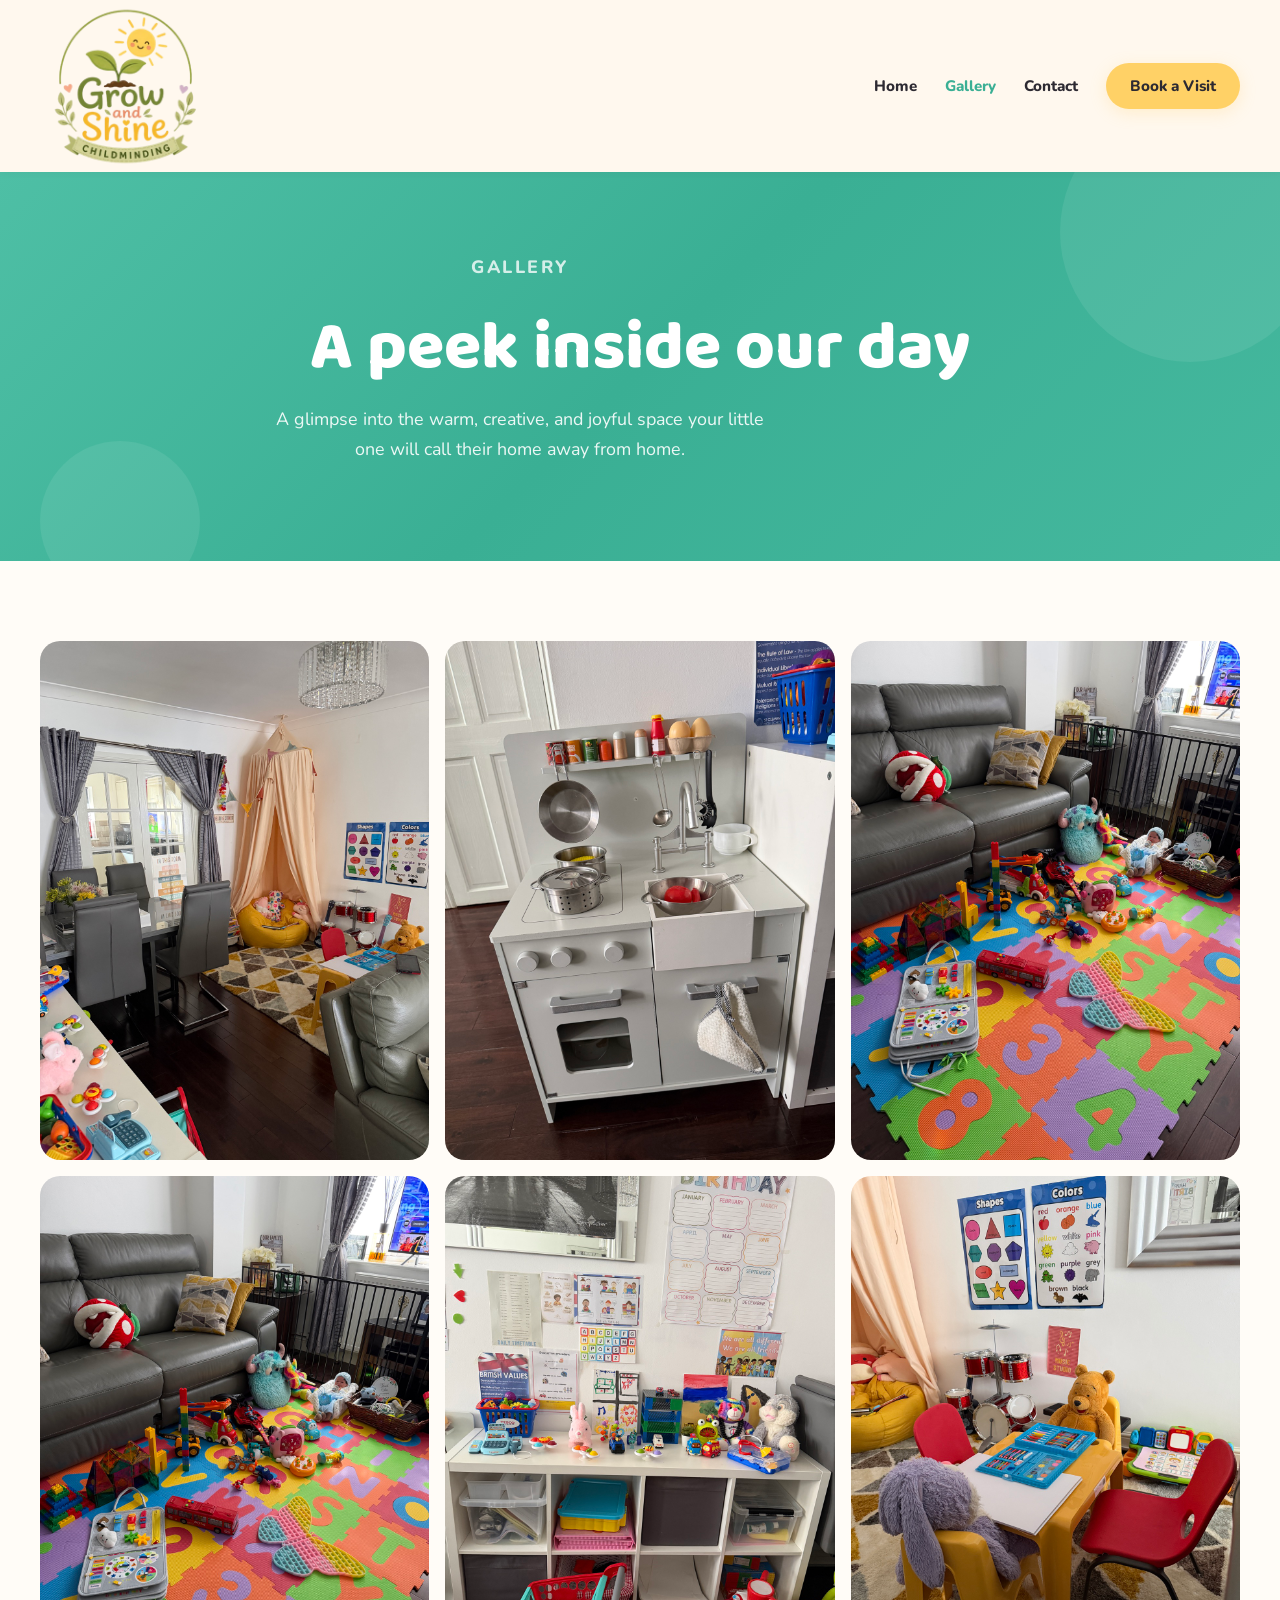
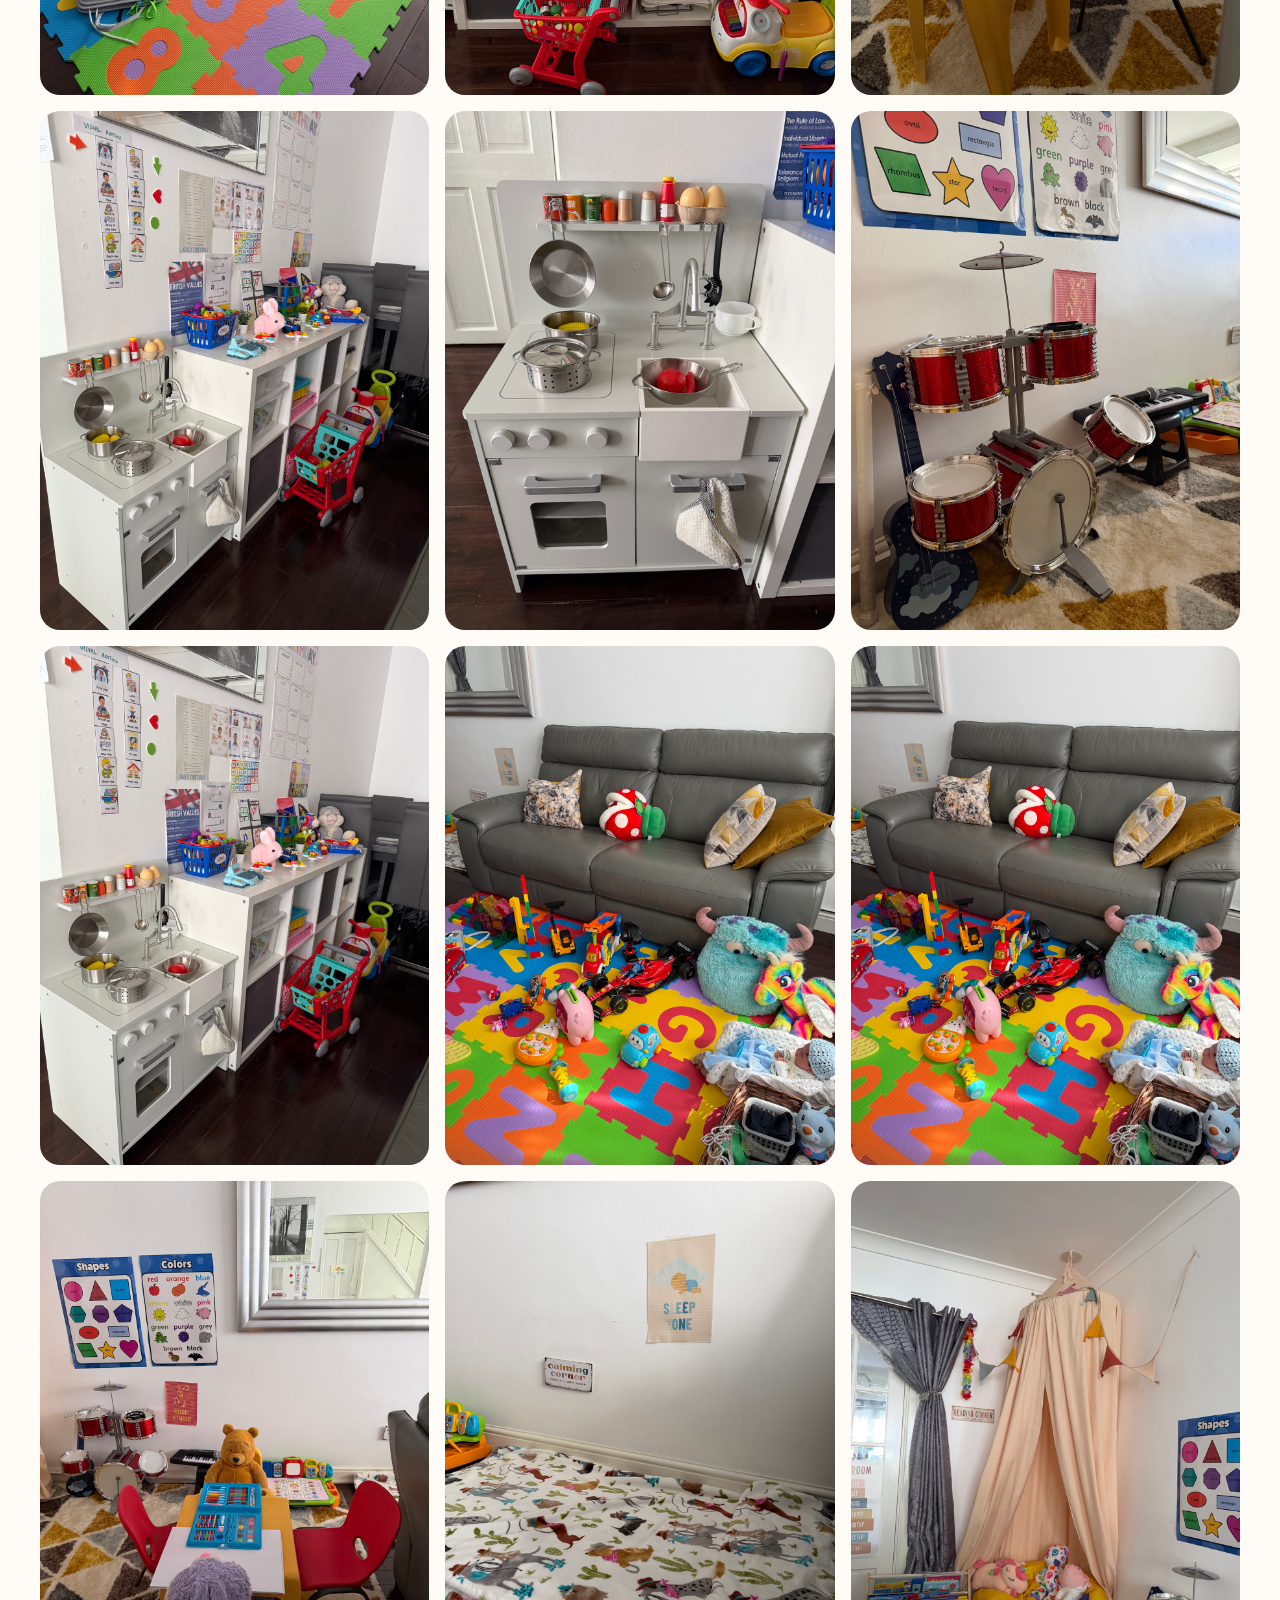
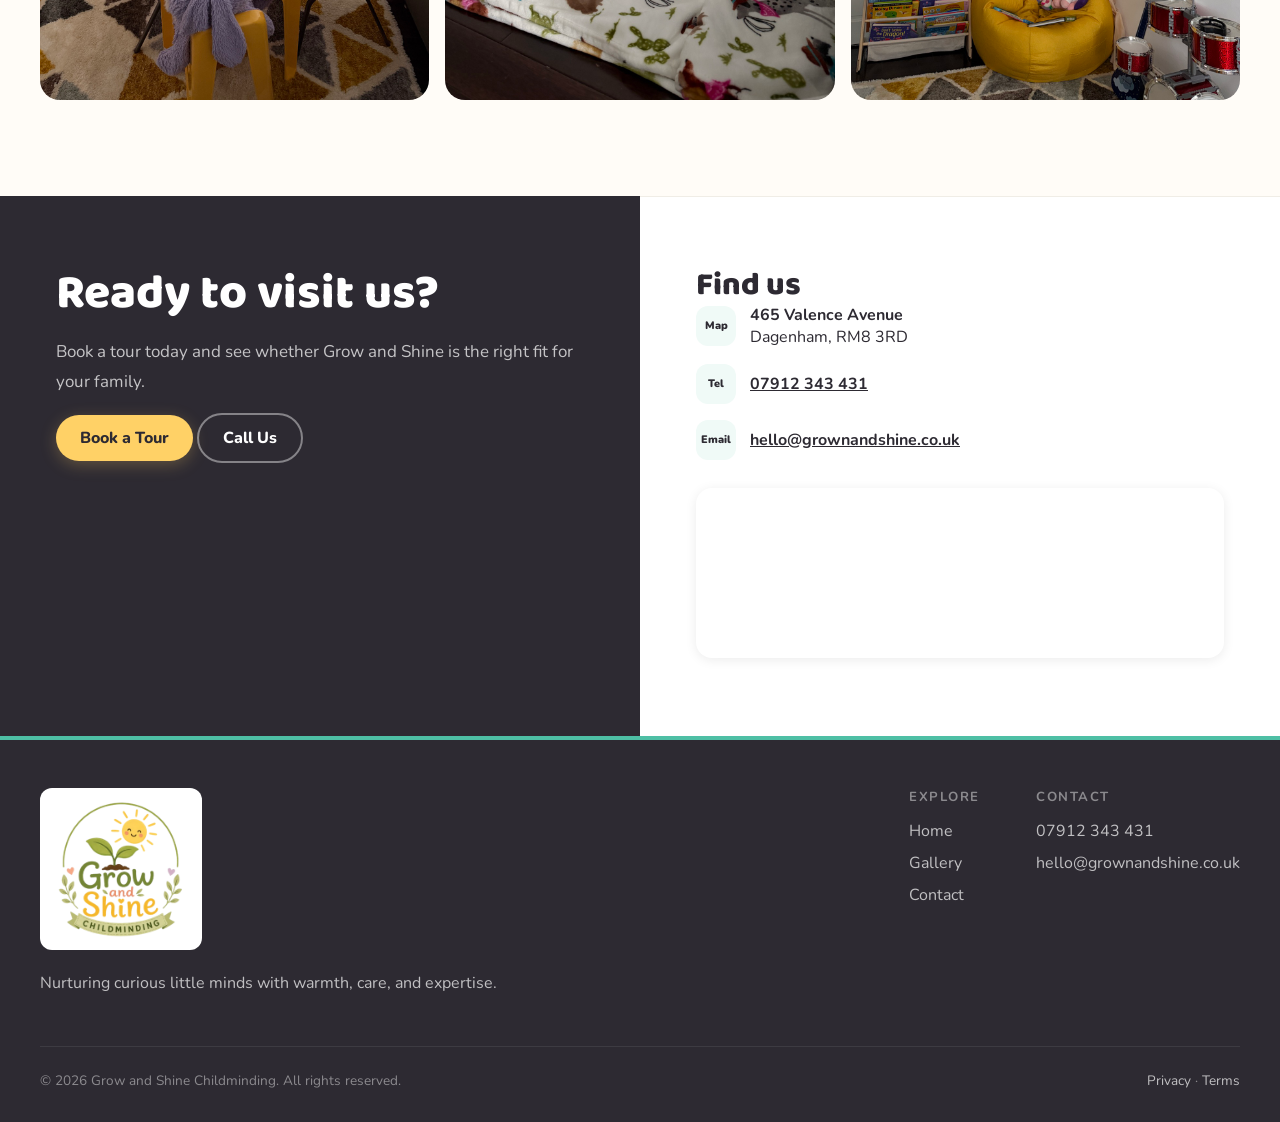
==== gallery.html @ 5f304ada "feat: init beautys website" ====
<!doctype html>
<html lang="en-GB">
<head>
  <meta charset="utf-8">
  <meta name="viewport" content="width=device-width, initial-scale=1">
  <title>Gallery | Grow and Shine Childminding</title>
  <meta name="description" content="See the warm, creative childminding environment at Grow and Shine in Dagenham.">
  <link rel="canonical" href="gallery.html">
  <link rel="preconnect" href="https://fonts.googleapis.com">
  <link rel="preconnect" href="https://fonts.gstatic.com" crossorigin>
  <link href="https://fonts.googleapis.com/css2?family=Baloo+2:wght@600;700;800&family=Nunito:wght@400;600;700;800;900&display=swap" rel="stylesheet">
  <link rel="stylesheet" href="styles.css">
</head>
<body>
  <header class="nav">
    <div class="container nav-inner">
      <a class="logo" href="index.html" aria-label="Grow and Shine Childminding home"><img src="images/optimized/logo.png" alt="Grow and Shine Childminding"></a>
      <button class="menu-toggle" type="button" data-menu-toggle aria-expanded="false" aria-controls="primary-navigation">Menu</button>
      <nav class="nav-links" id="primary-navigation" data-nav-links aria-label="Primary navigation">
        <a href="index.html">Home</a>
        <a class="active" href="gallery.html" aria-current="page">Gallery</a>
        <a href="index.html#contact">Contact</a>
        <a class="button" href="mailto:hello@grownandshine.co.uk?subject=Nursery%20Tour">Book a Visit</a>
      </nav>
    </div>
  </header>
  <main>
    <section class="hero gallery-hero">
      <div class="container" data-animate>
        <p class="eyebrow" style="color: rgba(255,255,255,0.78)">Gallery</p>
        <h1>A peek inside our day</h1>
        <p>A glimpse into the warm, creative, and joyful space your little one will call their home away from home.</p>
      </div>
    </section>
    <section class="section">
      <div class="container masonry" data-animate aria-label="Photo gallery">
        <button type="button" data-gallery-button data-full-image="images/optimized/hero-room.jpg"><img loading="lazy" src="images/optimized/hero-room.jpg" alt="Nursery room with play resources"></button>
        <button type="button" data-gallery-button data-full-image="images/optimized/gallery-feature.jpg"><img loading="lazy" src="images/optimized/gallery-feature.jpg" alt="Bright play area"></button>
        <button type="button" data-gallery-button data-full-image="images/optimized/gallery-2.jpg"><img loading="lazy" src="images/optimized/gallery-2.jpg" alt="Childminding room details"></button>
        <button type="button" data-gallery-button data-full-image="images/optimized/program-toddler.jpg"><img loading="lazy" src="images/optimized/program-toddler.jpg" alt="Pretend play kitchen"></button>
        <button type="button" data-gallery-button data-full-image="images/optimized/gallery-art.jpg"><img loading="lazy" src="images/optimized/gallery-art.jpg" alt="Art materials for creative activities"></button>
        <button type="button" data-gallery-button data-full-image="images/optimized/gallery-3.jpg"><img loading="lazy" src="images/optimized/gallery-3.jpg" alt="Nursery learning area"></button>
        <button type="button" data-gallery-button data-full-image="images/optimized/gallery-play.jpg"><img loading="lazy" src="images/optimized/gallery-play.jpg" alt="Indoor play area"></button>
        <button type="button" data-gallery-button data-full-image="images/optimized/gallery-4.jpg"><img loading="lazy" src="images/optimized/gallery-4.jpg" alt="Childminding setting resources"></button>
        <button type="button" data-gallery-button data-full-image="images/optimized/program-baby.jpg"><img loading="lazy" src="images/optimized/program-baby.jpg" alt="Baby room resources"></button>
        <button type="button" data-gallery-button data-full-image="images/optimized/gallery-sleep.jpg"><img loading="lazy" src="images/optimized/gallery-sleep.jpg" alt="Calm rest area"></button>
        <button type="button" data-gallery-button data-full-image="images/optimized/gallery-5.jpg"><img loading="lazy" src="images/optimized/gallery-5.jpg" alt="Nursery play resources"></button>
        <button type="button" data-gallery-button data-full-image="images/optimized/program-preschool.jpg"><img loading="lazy" src="images/optimized/program-preschool.jpg" alt="Creative preschool area"></button>
        <button type="button" data-gallery-button data-full-image="images/optimized/gallery-music.jpg"><img loading="lazy" src="images/optimized/gallery-music.jpg" alt="Music and sensory corner"></button>
        <button type="button" data-gallery-button data-full-image="images/optimized/gallery-6.jpg"><img loading="lazy" src="images/optimized/gallery-6.jpg" alt="Nursery room view"></button>
        <button type="button" data-gallery-button data-full-image="images/optimized/hero-main.jpg"><img loading="lazy" src="images/optimized/hero-main.jpg" alt="Grow and Shine play space"></button>
      </div>
    </section>
    <section class="split" id="contact">
      <div class="split-dark"><h2 class="title">Ready to visit us?</h2><p class="lead">Book a tour today and see whether Grow and Shine is the right fit for your family.</p><p><a class="button" href="mailto:hello@grownandshine.co.uk?subject=Nursery%20Tour">Book a Tour</a> <a class="button secondary" href="tel:+447912343431">Call Us</a></p></div>
      <div class="split-light"><h2 class="title" style="font-size: 2rem">Find us</h2><ul class="contact-list"><li><span class="icon" aria-hidden="true">Map</span><span><strong>465 Valence Avenue</strong><br>Dagenham, RM8 3RD</span></li><li><span class="icon" aria-hidden="true">Tel</span><a href="tel:+447912343431"><strong>07912 343 431</strong></a></li><li><span class="icon" aria-hidden="true">Email</span><a href="mailto:hello@grownandshine.co.uk"><strong>hello@grownandshine.co.uk</strong></a></li></ul><iframe class="map" title="Map showing 465 Valence Avenue, Dagenham" src="https://maps.google.com/maps?q=465+Valence+Avenue,+Dagenham,+RM8+3RD&output=embed&z=15" loading="lazy" referrerpolicy="no-referrer-when-downgrade"></iframe></div>
    </section>
  </main>
  <div class="lightbox" data-lightbox role="dialog" aria-modal="true" aria-hidden="true" aria-label="Gallery image viewer"><button class="lightbox-close" type="button" data-lightbox-close aria-label="Close image viewer">&times;</button><img data-lightbox-image src="[data-uri]" alt=""></div>
  <footer class="footer"><div class="container footer-grid"><div><a class="footer-logo" href="index.html"><img src="images/optimized/logo.png" alt="Grow and Shine Childminding"></a><p>Nurturing curious little minds with warmth, care, and expertise.</p></div><nav aria-label="Footer explore"><h2>Explore</h2><ul><li><a href="index.html">Home</a></li><li><a href="gallery.html">Gallery</a></li><li><a href="index.html#contact">Contact</a></li></ul></nav><nav aria-label="Footer contact"><h2>Contact</h2><ul><li><a href="tel:+447912343431">07912 343 431</a></li><li><a href="mailto:hello@grownandshine.co.uk">hello@grownandshine.co.uk</a></li></ul></nav></div><div class="container footer-bottom"><span>&copy; 2026 Grow and Shine Childminding. All rights reserved.</span><span><a href="privacy.html">Privacy</a> &middot; <a href="terms.html">Terms</a></span></div></footer>
  <script src="site.js" defer></script>
</body>
</html>
---- styles.css ----
:root {
  --teal: #4ebfa5;
  --teal-dark: #3aaf94;
  --yellow: #ffd166;
  --coral: #ef767a;
  --blue: #7b9fe0;
  --dark: #2d2a32;
  --cream: #fffcf7;
  --warm: #fff8ee;
  --line: #f0ede6;
  --muted: #666;
  --radius: 24px;
  font-family: Nunito, system-ui, -apple-system, BlinkMacSystemFont, "Segoe UI", sans-serif;
  color: var(--dark);
  background: var(--cream);
}

* { box-sizing: border-box; }
html { scroll-behavior: smooth; }
body { margin: 0; background: var(--cream); }
body.menu-open, body.lightbox-open { overflow: hidden; }
img { max-width: 100%; display: block; }
a { color: inherit; }
:focus-visible { outline: 3px solid var(--blue); outline-offset: 4px; }

.container { width: min(1200px, calc(100% - 40px)); margin: 0 auto; }
.section { padding: 80px 0; }
.eyebrow { margin: 0 0 8px; color: var(--teal); font-size: 0.88rem; font-weight: 800; letter-spacing: 0.14em; text-transform: uppercase; }
.title { margin: 0; font-family: "Baloo 2", cursive; font-size: clamp(2.15rem, 4vw, 3rem); line-height: 1.08; font-weight: 800; }
.lead { color: var(--muted); font-size: 1.06rem; line-height: 1.75; }
.button { display: inline-flex; align-items: center; justify-content: center; min-height: 46px; padding: 12px 24px; border-radius: 999px; border: 0; background: var(--yellow); color: var(--dark); font-weight: 800; text-decoration: none; box-shadow: 0 4px 16px rgba(255, 209, 102, 0.25); transition: transform 0.2s ease, box-shadow 0.2s ease; }
.button:hover { transform: translateY(-2px); box-shadow: 0 8px 24px rgba(255, 209, 102, 0.35); }
.button.secondary { background: transparent; color: #fff; border: 2px solid rgba(255,255,255,0.42); box-shadow: none; }

.nav { position: sticky; top: 0; z-index: 50; background: var(--warm); box-shadow: 0 1px 8px rgba(0,0,0,0.04); }
.nav-inner { display: flex; align-items: center; justify-content: space-between; min-height: 88px; }
.logo img { width: 172px; height: auto; }
.nav-links { display: flex; align-items: center; gap: 28px; }
.nav-links a { font-size: 0.95rem; font-weight: 800; text-decoration: none; }
.nav-links a:not(.button):hover, .nav-links .active { color: var(--teal-dark); }
.menu-toggle { display: none; border: 0; background: transparent; color: var(--dark); font: inherit; font-weight: 800; }

.hero { position: relative; overflow: hidden; padding: 80px 0 64px; background: linear-gradient(135deg, var(--teal) 0%, var(--teal-dark) 50%, #45b89e 100%); color: #fff; }
.hero::before, .hero::after { content: ""; position: absolute; border-radius: 50%; background: rgba(255,255,255,0.08); animation: float 8s ease-in-out infinite; }
.hero::before { width: 260px; height: 260px; top: -70px; right: -40px; }
.hero::after { width: 160px; height: 160px; bottom: -40px; left: 40px; animation-delay: 1s; }
.hero-grid { position: relative; z-index: 1; display: grid; grid-template-columns: minmax(0, 1fr) 480px; gap: 56px; align-items: center; }
.badge { display: inline-flex; margin-bottom: 24px; padding: 8px 18px; border-radius: 999px; background: rgba(255,255,255,0.18); font-weight: 800; backdrop-filter: blur(8px); }
.hero h1 { margin: 0 0 20px; font-family: "Baloo 2", cursive; font-size: clamp(2.5rem, 6vw, 4.25rem); line-height: 1.02; font-weight: 800; }
.hero p { max-width: 520px; margin: 0 0 32px; color: rgba(255,255,255,0.9); font-size: 1.12rem; line-height: 1.7; }
.hero-card { position: relative; border-radius: var(--radius); overflow: hidden; box-shadow: 0 8px 32px rgba(0,0,0,0.15); }
.hero-card img { width: 100%; height: 480px; object-fit: cover; }

.trust { background: #fff; border-bottom: 1px solid var(--line); }
.trust-grid { display: grid; grid-template-columns: repeat(3, 1fr); }
.trust-item { padding: 32px 20px; text-align: center; border-right: 1px solid var(--line); }
.trust-item:last-child { border-right: 0; }
.trust strong { display: block; font-family: "Baloo 2", cursive; font-size: 2.35rem; line-height: 1; }
.trust span { display: block; margin-top: 4px; color: #888; font-size: 0.85rem; font-weight: 800; letter-spacing: 0.08em; text-transform: uppercase; }

.center { text-align: center; }
.cards { display: grid; grid-template-columns: repeat(3, 1fr); gap: 24px; margin-top: 42px; }
.program { padding: 34px 30px; border: 2px solid; border-radius: var(--radius); transition: transform 0.25s ease, box-shadow 0.25s ease; }
.program:hover { transform: translateY(-6px); }
.program.seedlings { background: #fffbf0; border-color: #ffe8a3; }
.program.sprouts { background: #f0faf7; border-color: #a8e0d0; }
.program.blossoms { background: #fff0f0; border-color: #f5b0b3; }
.program-number { font-family: "Baloo 2", cursive; font-size: 3.2rem; font-weight: 800; line-height: 1; opacity: 0.65; }
.program h3 { margin: 8px 0 6px; font-family: "Baloo 2", cursive; font-size: 1.7rem; line-height: 1.1; }
.age { display: inline-block; padding: 4px 12px; border-radius: 999px; background: rgba(255,209,102,0.25); font-size: 0.78rem; font-weight: 900; letter-spacing: 0.06em; text-transform: uppercase; }
.program p { color: var(--muted); line-height: 1.7; }
.program img { width: 100%; height: 140px; object-fit: cover; border-radius: 16px; }

.story { background: #fff; border-block: 1px solid var(--line); }
.story .container { max-width: 760px; }
.gallery-head { display: flex; align-items: end; justify-content: space-between; gap: 24px; margin-bottom: 36px; }
.text-link { color: var(--dark); font-weight: 900; text-decoration: none; }
.text-link:hover { color: var(--teal-dark); }
.gallery-grid { display: grid; grid-template-columns: 2fr 1fr 1fr; grid-template-rows: 180px 180px; gap: 16px; }
.gallery-grid a:first-child { grid-row: span 2; }
.gallery-grid img, .masonry img { width: 100%; height: 100%; object-fit: cover; border-radius: 20px; }

.assurances { background: var(--warm); border-top: 1px solid var(--line); }
.assurance-grid { display: grid; grid-template-columns: repeat(3, 1fr); gap: 24px; margin-top: 40px; }
.assurance { padding: 30px; border-radius: 20px; background: #fff; box-shadow: 0 2px 16px rgba(0,0,0,0.04); }
.assurance h3 { margin: 0 0 10px; font-family: "Baloo 2", cursive; font-size: 1.45rem; }
.assurance p { margin: 0; color: var(--muted); line-height: 1.7; }

.split { display: grid; grid-template-columns: 1fr 1fr; }
.split-dark, .split-light { padding: 72px 56px; }
.split-dark { background: var(--dark); color: #fff; }
.split-dark p { color: rgba(255,255,255,0.72); }
.split-light { background: #fff; border-top: 1px solid var(--line); }
.contact-list { display: grid; gap: 16px; margin: 0 0 28px; padding: 0; list-style: none; }
.contact-list li { display: flex; gap: 14px; align-items: center; }
.icon { display: inline-grid; place-items: center; flex: 0 0 40px; width: 40px; height: 40px; border-radius: 12px; background: #f0faf7; font-size: 0.68rem; font-weight: 900; }
.map { width: 100%; height: 170px; border: 0; border-radius: 16px; box-shadow: 0 2px 12px rgba(0,0,0,0.08); }

.gallery-hero { text-align: center; }
.gallery-hero .container { max-width: 760px; }
.masonry { columns: 3 260px; column-gap: 16px; }
.masonry button { display: block; width: 100%; margin: 0 0 16px; padding: 0; border: 0; background: transparent; break-inside: avoid; cursor: pointer; }
.masonry img { height: auto; transition: transform 0.25s ease, box-shadow 0.25s ease; }
.masonry button:hover img { transform: scale(1.015); box-shadow: 0 12px 40px rgba(0,0,0,0.18); }
.lightbox { position: fixed; inset: 0; z-index: 100; display: none; align-items: center; justify-content: center; padding: 24px; background: rgba(0,0,0,0.88); }
.lightbox.open { display: flex; }
.lightbox img { max-width: min(1100px, 90vw); max-height: 86vh; border-radius: 12px; object-fit: contain; }
.lightbox-close { position: absolute; top: 18px; right: 24px; width: 48px; height: 48px; border: 0; border-radius: 999px; background: rgba(255,255,255,0.12); color: #fff; font-size: 1.8rem; cursor: pointer; }

.footer { background: var(--dark); color: #fff; border-top: 4px solid var(--teal); padding: 48px 0 32px; }
.footer-grid { display: grid; grid-template-columns: 1fr auto auto; gap: 56px; align-items: start; }
.footer-logo { display: inline-block; padding: 6px; border-radius: 12px; background: #fff; }
.footer-logo img { width: 150px; }
.footer p, .footer a { color: rgba(255,255,255,0.7); }
.footer h2 { margin: 0 0 14px; color: rgba(255,255,255,0.45); font-size: 0.82rem; letter-spacing: 0.12em; text-transform: uppercase; }
.footer ul { display: grid; gap: 10px; margin: 0; padding: 0; list-style: none; }
.footer a { text-decoration: none; }
.footer a:hover { color: var(--yellow); }
.footer-bottom { display: flex; justify-content: space-between; gap: 20px; margin-top: 36px; padding-top: 24px; border-top: 1px solid rgba(255,255,255,0.08); color: rgba(255,255,255,0.45); font-size: 0.85rem; }

.content-page { max-width: 840px; padding: 64px 0; }
.content-page h1, .content-page h2 { font-family: "Baloo 2", cursive; }
.content-page p, .content-page li { color: var(--muted); line-height: 1.75; }

[data-animate] { opacity: 0; transform: translateY(24px); transition: opacity 0.65s ease, transform 0.65s ease; }
[data-animate].is-visible { opacity: 1; transform: none; }
@keyframes float { 50% { transform: translateY(-12px); } }

@media (prefers-reduced-motion: reduce) {
  *, *::before, *::after { scroll-behavior: auto !important; animation: none !important; transition: none !important; }
  [data-animate] { opacity: 1; transform: none; }
}

@media (max-width: 820px) {
  .container { width: min(100% - 40px, 1200px); }
  .section { padding: 52px 0; }
  .nav-inner { min-height: 76px; }
  .logo img { width: 140px; }
  .menu-toggle { display: inline-flex; }
  .nav-links { position: fixed; inset: 76px 0 auto; display: none; flex-direction: column; align-items: stretch; gap: 0; padding: 18px 20px 24px; background: var(--warm); box-shadow: 0 12px 24px rgba(0,0,0,0.08); }
  .nav-links.open { display: flex; }
  .nav-links a { padding: 14px 0; }
  .nav-links .button { margin-top: 8px; }
  .hero { padding: 44px 0 36px; }
  .hero-grid { grid-template-columns: 1fr; gap: 28px; }
  .hero-card img { height: 280px; }
  .trust-grid, .cards, .assurance-grid, .split, .footer-grid { grid-template-columns: 1fr; }
  .trust-item { border-right: 0; border-bottom: 1px solid var(--line); }
  .trust-item:last-child { border-bottom: 0; }
  .gallery-head { align-items: start; flex-direction: column; }
  .gallery-grid { grid-template-columns: 1fr 1fr; grid-auto-rows: 150px; grid-template-rows: none; }
  .gallery-grid a:first-child { grid-row: auto; }
  .split-dark, .split-light { padding: 44px 24px; }
  .footer-grid { gap: 28px; }
  .footer-bottom { flex-direction: column; }
}

@media (max-width: 520px) {
  .gallery-grid { grid-template-columns: 1fr; grid-auto-rows: 190px; }
  .hero-card img { height: 240px; }
}
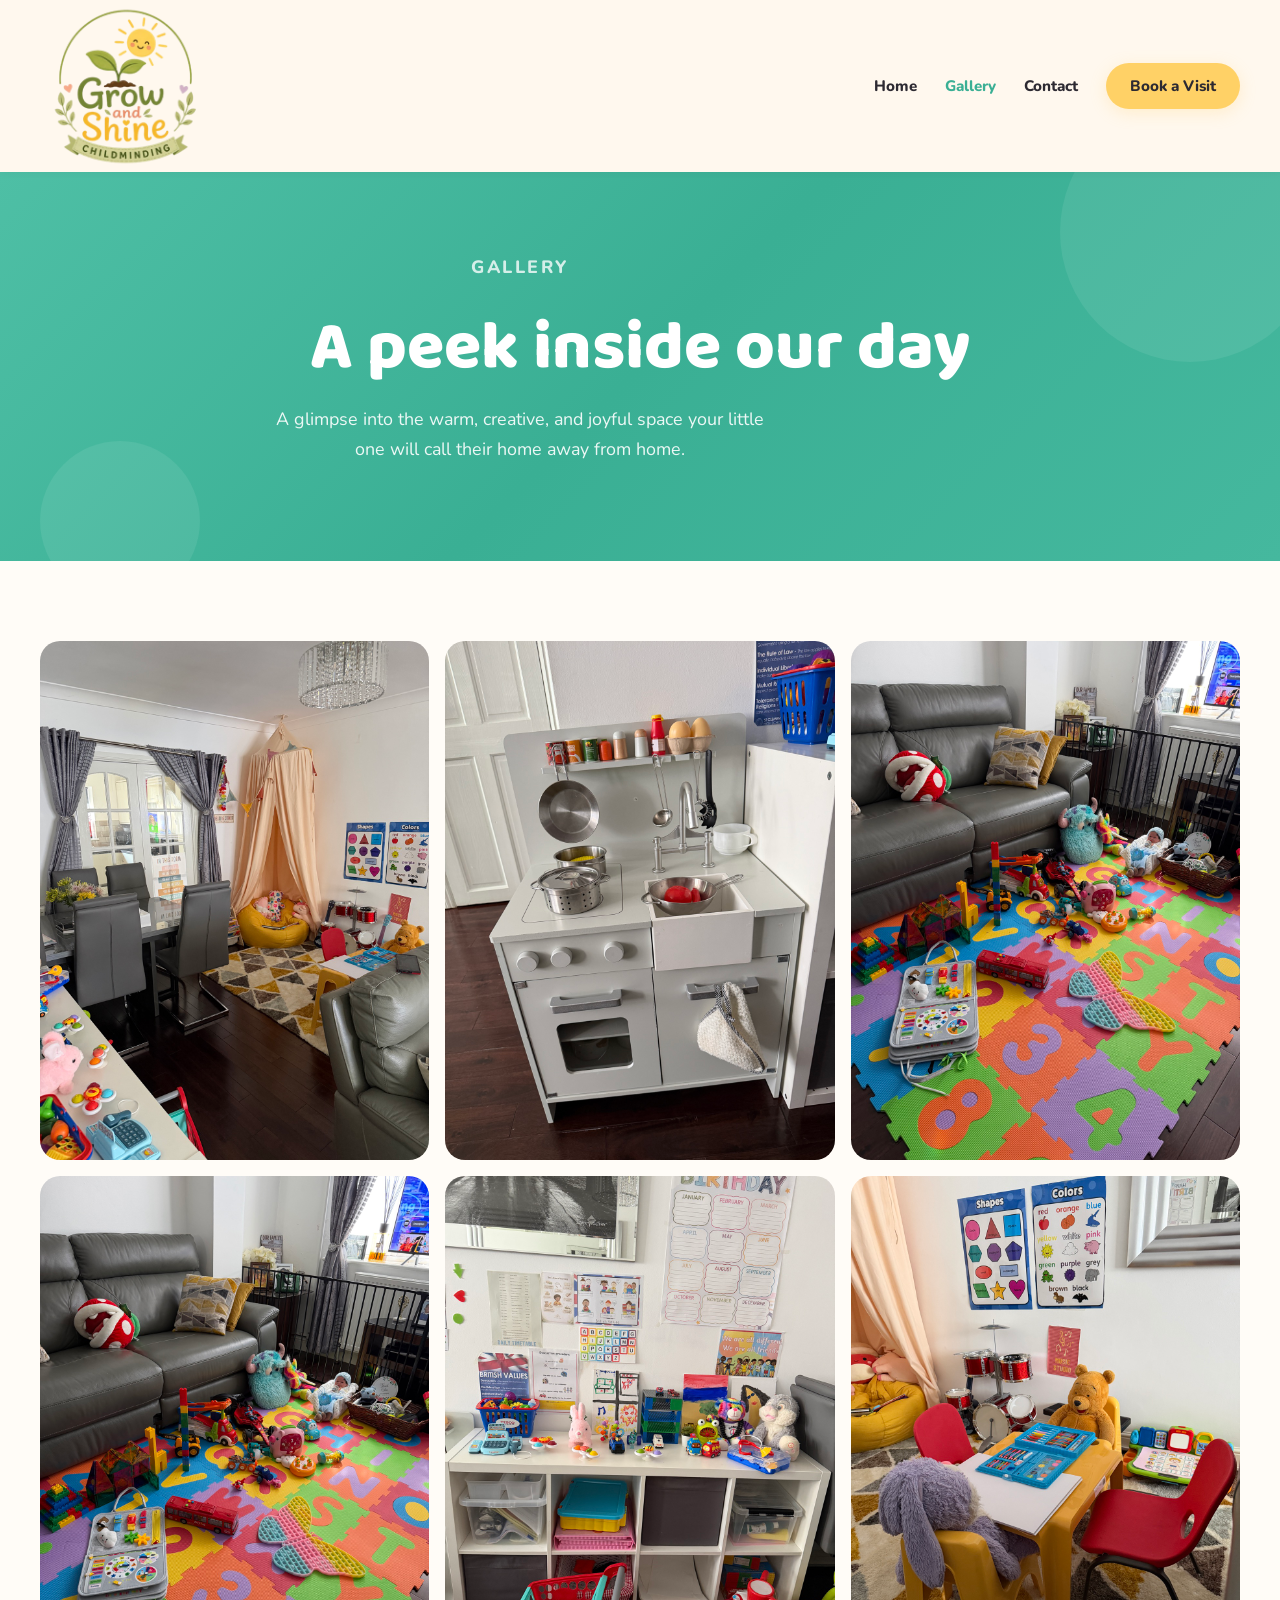
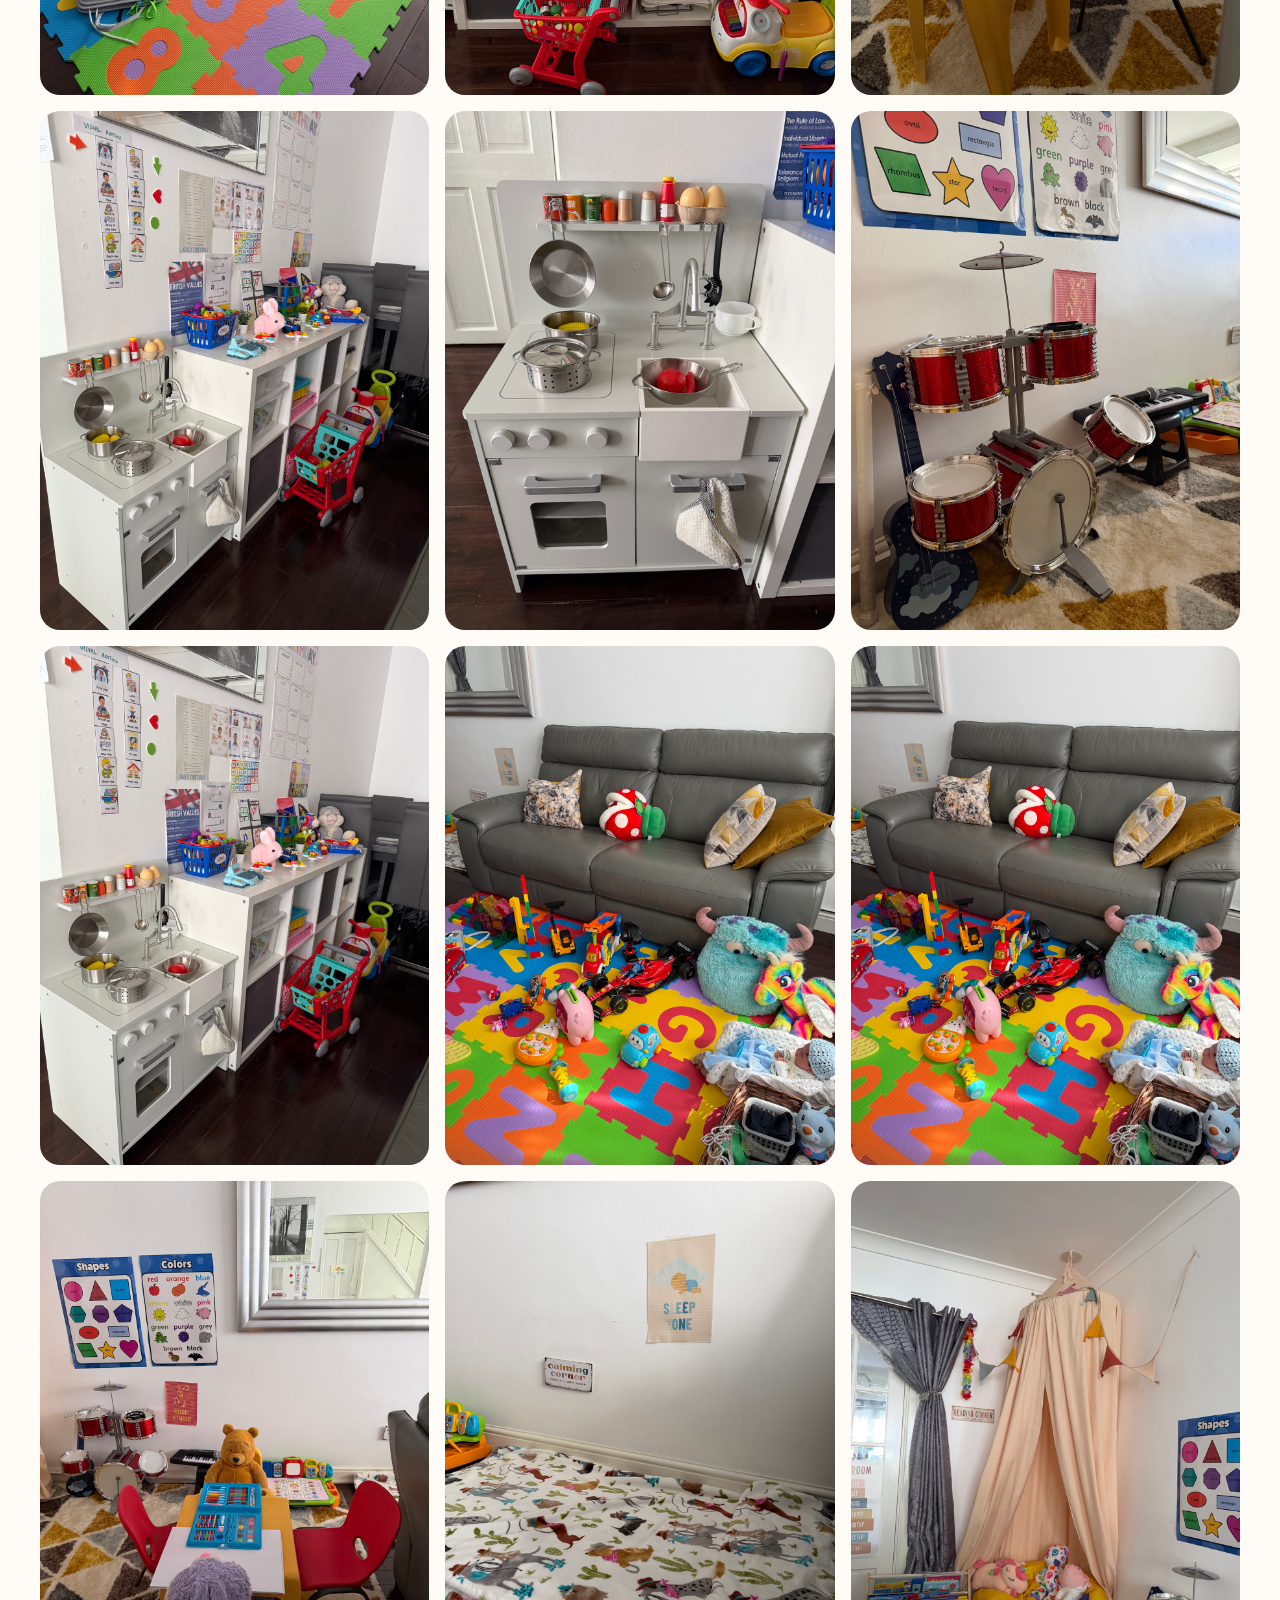
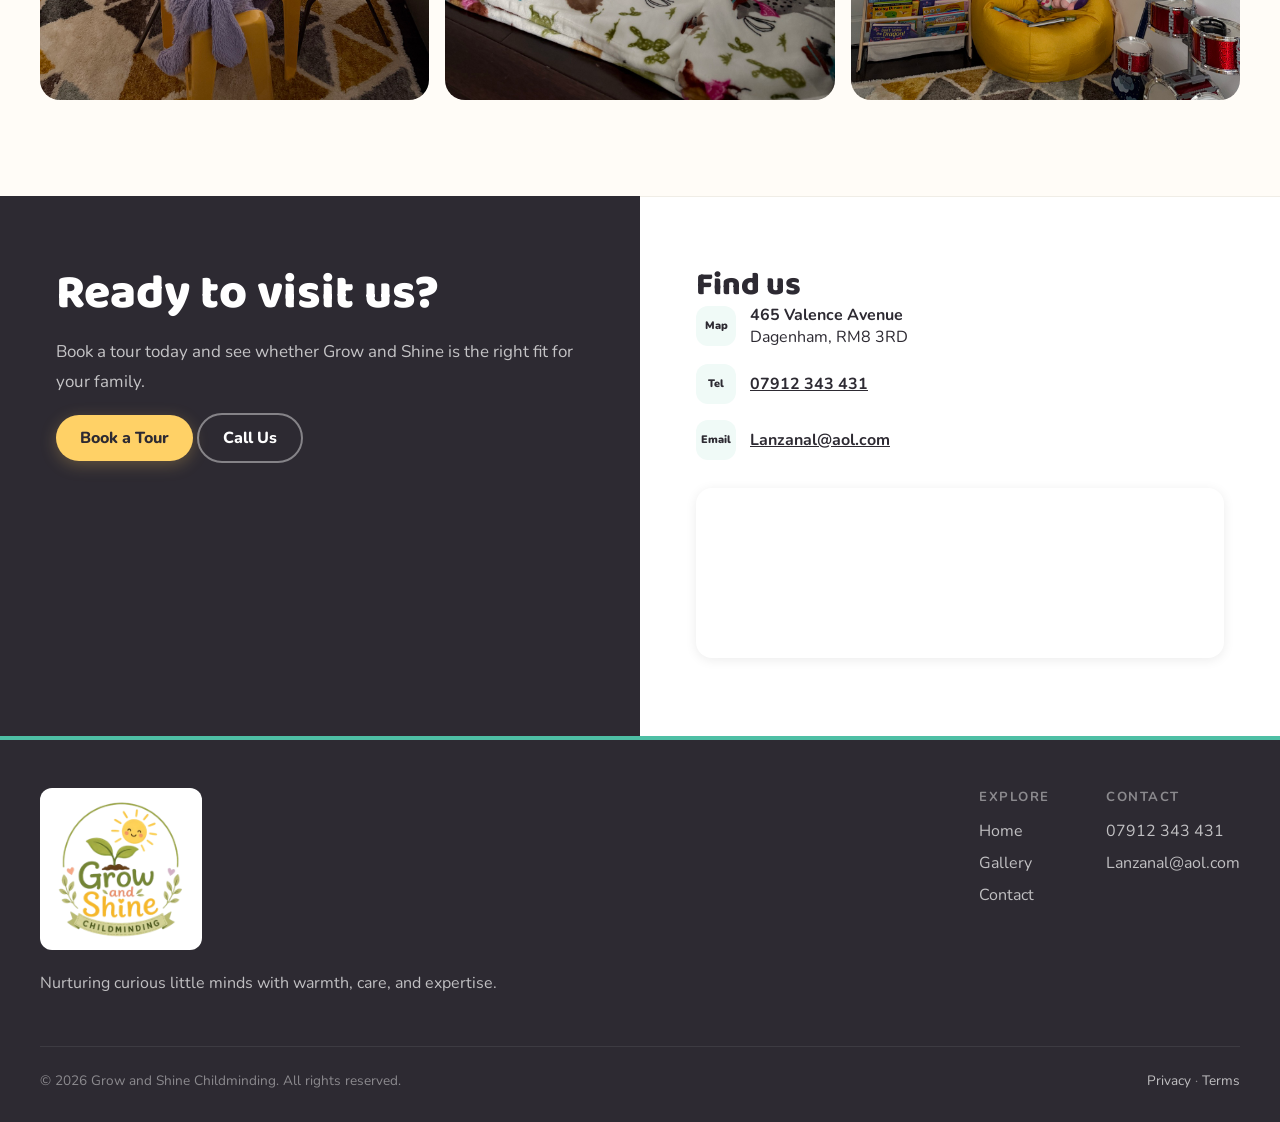
==== commit a1904391: "fix: grown instead of grow now fixed, + email" ====
--- a/gallery.html
+++ b/gallery.html
@@ -20,7 +20,7 @@
         <a href="index.html">Home</a>
         <a class="active" href="gallery.html" aria-current="page">Gallery</a>
         <a href="index.html#contact">Contact</a>
-        <a class="button" href="mailto:hello@grownandshine.co.uk?subject=Nursery%20Tour">Book a Visit</a>
+        <a class="button" href="mailto:Lanzanal@aol.com?subject=Nursery%20Tour">Book a Visit</a>
       </nav>
     </div>
   </header>
@@ -52,12 +52,12 @@
       </div>
     </section>
     <section class="split" id="contact">
-      <div class="split-dark"><h2 class="title">Ready to visit us?</h2><p class="lead">Book a tour today and see whether Grow and Shine is the right fit for your family.</p><p><a class="button" href="mailto:hello@grownandshine.co.uk?subject=Nursery%20Tour">Book a Tour</a> <a class="button secondary" href="tel:+447912343431">Call Us</a></p></div>
-      <div class="split-light"><h2 class="title" style="font-size: 2rem">Find us</h2><ul class="contact-list"><li><span class="icon" aria-hidden="true">Map</span><span><strong>465 Valence Avenue</strong><br>Dagenham, RM8 3RD</span></li><li><span class="icon" aria-hidden="true">Tel</span><a href="tel:+447912343431"><strong>07912 343 431</strong></a></li><li><span class="icon" aria-hidden="true">Email</span><a href="mailto:hello@grownandshine.co.uk"><strong>hello@grownandshine.co.uk</strong></a></li></ul><iframe class="map" title="Map showing 465 Valence Avenue, Dagenham" src="https://maps.google.com/maps?q=465+Valence+Avenue,+Dagenham,+RM8+3RD&output=embed&z=15" loading="lazy" referrerpolicy="no-referrer-when-downgrade"></iframe></div>
+      <div class="split-dark"><h2 class="title">Ready to visit us?</h2><p class="lead">Book a tour today and see whether Grow and Shine is the right fit for your family.</p><p><a class="button" href="mailto:Lanzanal@aol.com?subject=Nursery%20Tour">Book a Tour</a> <a class="button secondary" href="tel:+447912343431">Call Us</a></p></div>
+      <div class="split-light"><h2 class="title" style="font-size: 2rem">Find us</h2><ul class="contact-list"><li><span class="icon" aria-hidden="true">Map</span><span><strong>465 Valence Avenue</strong><br>Dagenham, RM8 3RD</span></li><li><span class="icon" aria-hidden="true">Tel</span><a href="tel:+447912343431"><strong>07912 343 431</strong></a></li><li><span class="icon" aria-hidden="true">Email</span><a href="mailto:Lanzanal@aol.com"><strong>Lanzanal@aol.com</strong></a></li></ul><iframe class="map" title="Map showing 465 Valence Avenue, Dagenham" src="https://maps.google.com/maps?q=465+Valence+Avenue,+Dagenham,+RM8+3RD&output=embed&z=15" loading="lazy" referrerpolicy="no-referrer-when-downgrade"></iframe></div>
     </section>
   </main>
   <div class="lightbox" data-lightbox role="dialog" aria-modal="true" aria-hidden="true" aria-label="Gallery image viewer"><button class="lightbox-close" type="button" data-lightbox-close aria-label="Close image viewer">&times;</button><img data-lightbox-image src="[data-uri]" alt=""></div>
-  <footer class="footer"><div class="container footer-grid"><div><a class="footer-logo" href="index.html"><img src="images/optimized/logo.png" alt="Grow and Shine Childminding"></a><p>Nurturing curious little minds with warmth, care, and expertise.</p></div><nav aria-label="Footer explore"><h2>Explore</h2><ul><li><a href="index.html">Home</a></li><li><a href="gallery.html">Gallery</a></li><li><a href="index.html#contact">Contact</a></li></ul></nav><nav aria-label="Footer contact"><h2>Contact</h2><ul><li><a href="tel:+447912343431">07912 343 431</a></li><li><a href="mailto:hello@grownandshine.co.uk">hello@grownandshine.co.uk</a></li></ul></nav></div><div class="container footer-bottom"><span>&copy; 2026 Grow and Shine Childminding. All rights reserved.</span><span><a href="privacy.html">Privacy</a> &middot; <a href="terms.html">Terms</a></span></div></footer>
+  <footer class="footer"><div class="container footer-grid"><div><a class="footer-logo" href="index.html"><img src="images/optimized/logo.png" alt="Grow and Shine Childminding"></a><p>Nurturing curious little minds with warmth, care, and expertise.</p></div><nav aria-label="Footer explore"><h2>Explore</h2><ul><li><a href="index.html">Home</a></li><li><a href="gallery.html">Gallery</a></li><li><a href="index.html#contact">Contact</a></li></ul></nav><nav aria-label="Footer contact"><h2>Contact</h2><ul><li><a href="tel:+447912343431">07912 343 431</a></li><li><a href="mailto:Lanzanal@aol.com">Lanzanal@aol.com</a></li></ul></nav></div><div class="container footer-bottom"><span>&copy; 2026 Grow and Shine Childminding. All rights reserved.</span><span><a href="privacy.html">Privacy</a> &middot; <a href="terms.html">Terms</a></span></div></footer>
   <script src="site.js" defer></script>
 </body>
 </html>
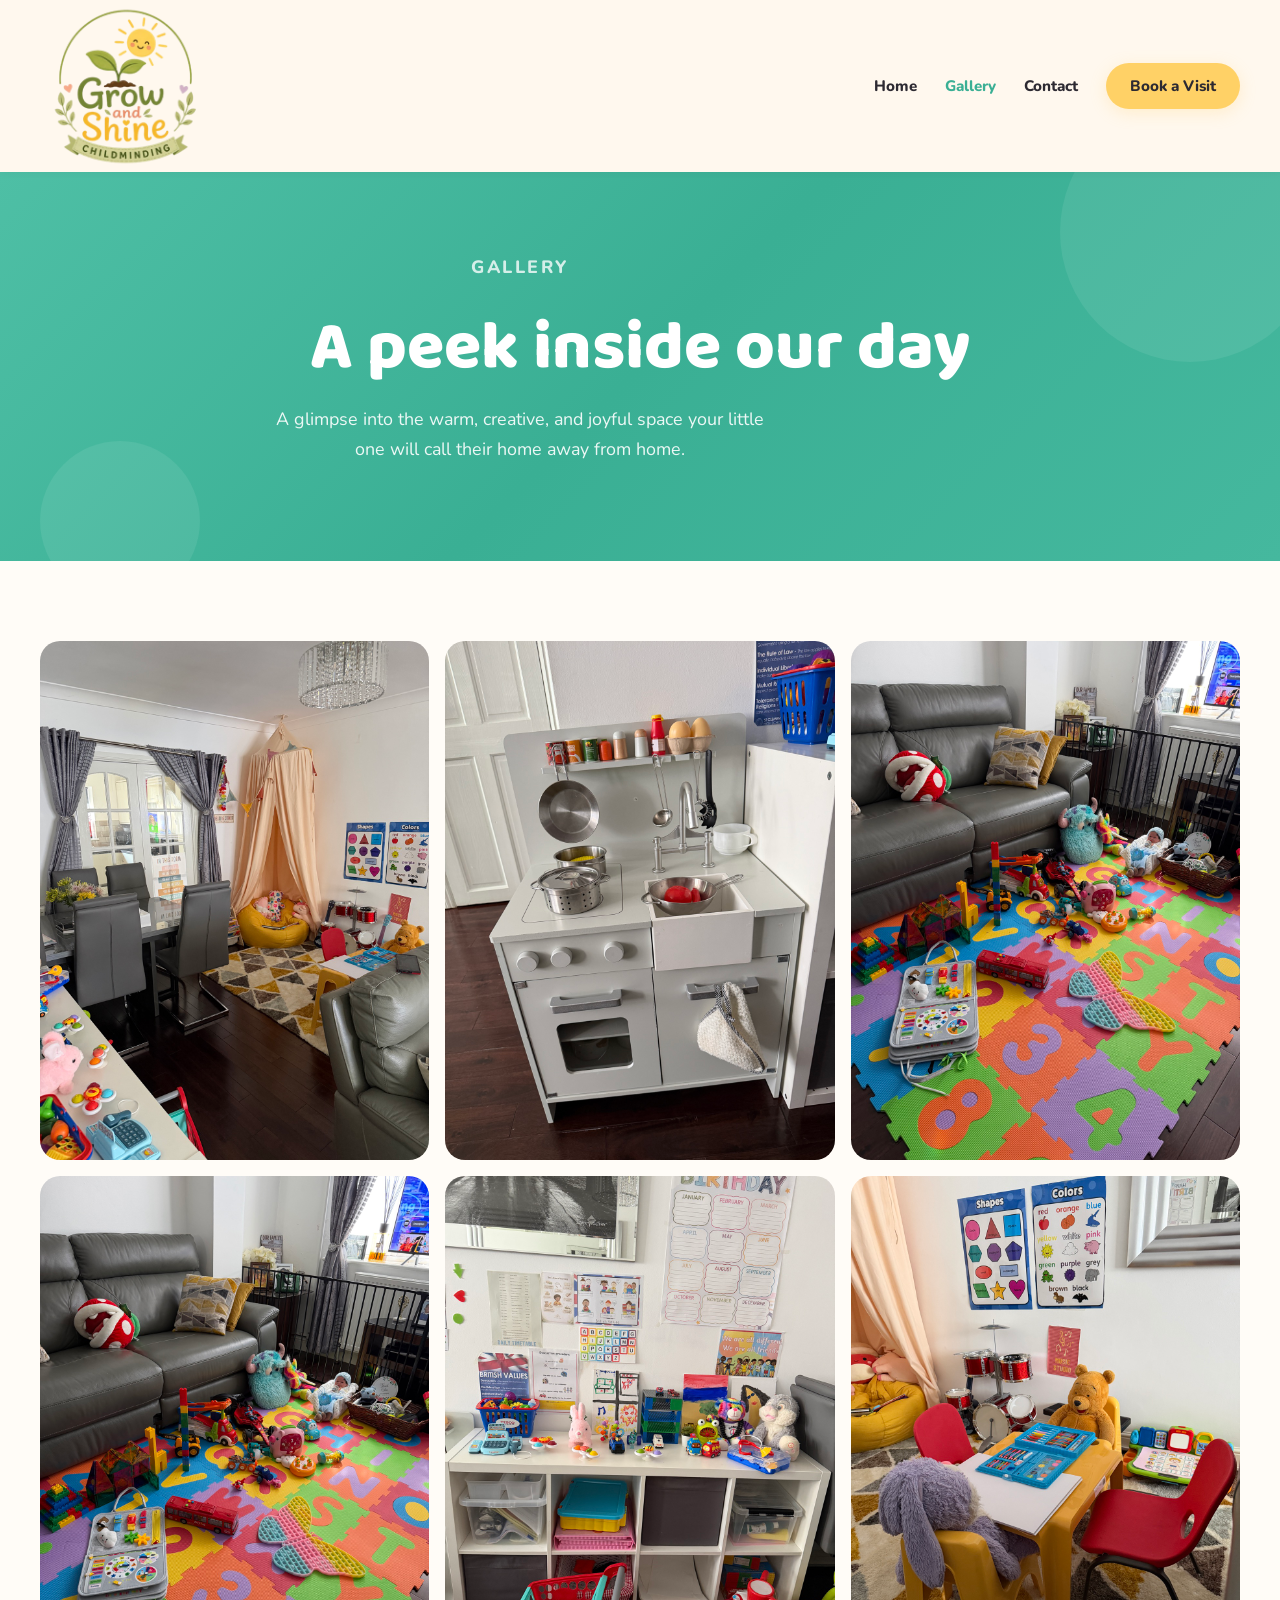
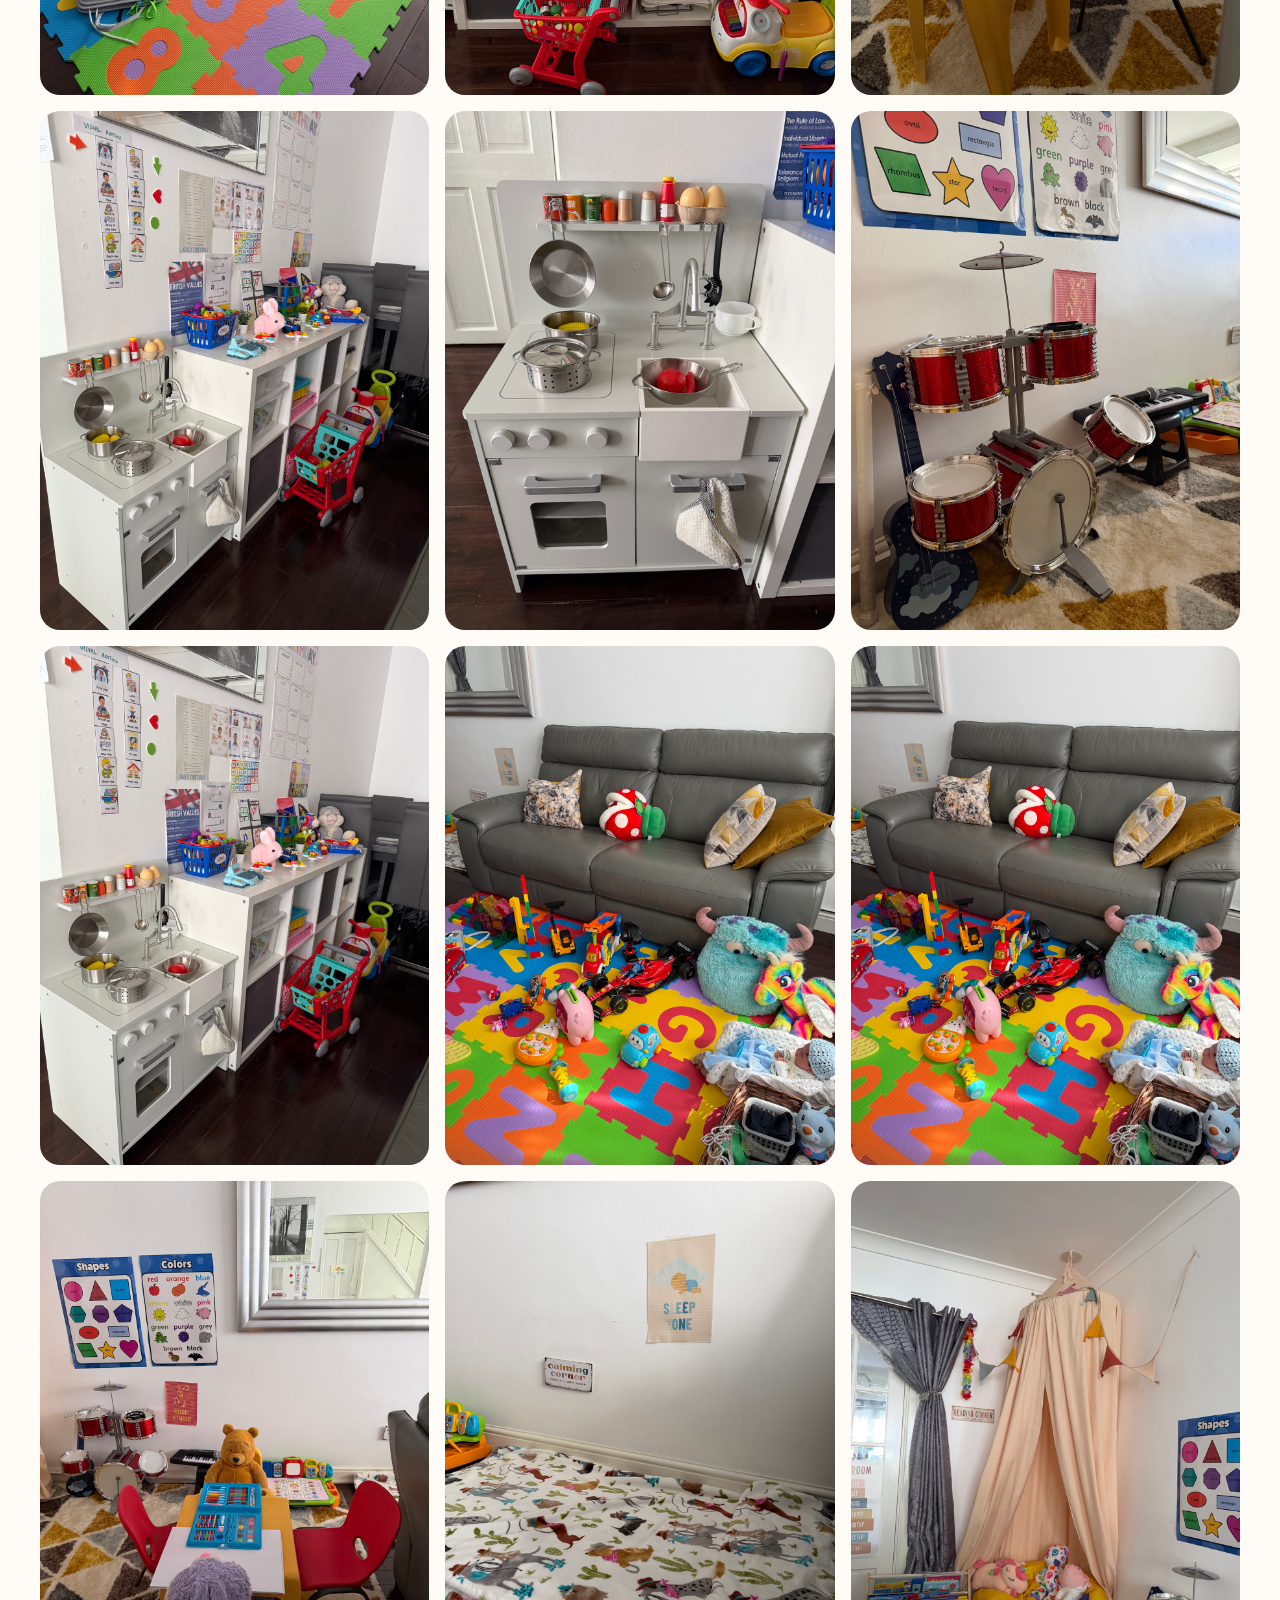
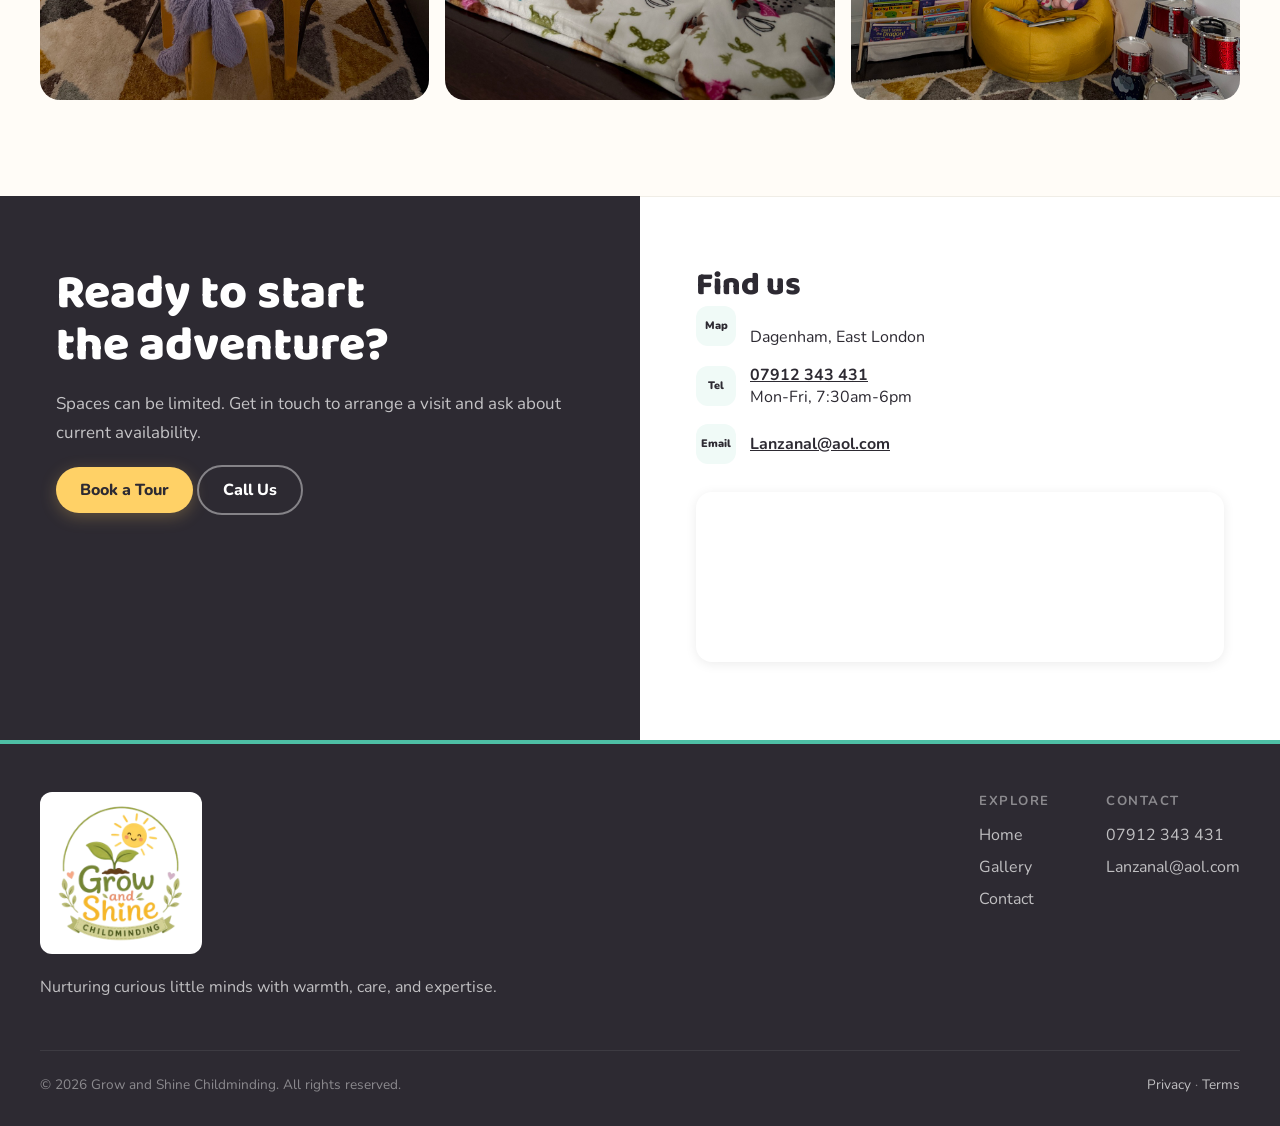
==== commit fbb9907a: "rm design files and rm sensitive addr" ====
--- a/gallery.html
+++ b/gallery.html
@@ -52,8 +52,20 @@
       </div>
     </section>
     <section class="split" id="contact">
-      <div class="split-dark"><h2 class="title">Ready to visit us?</h2><p class="lead">Book a tour today and see whether Grow and Shine is the right fit for your family.</p><p><a class="button" href="mailto:Lanzanal@aol.com?subject=Nursery%20Tour">Book a Tour</a> <a class="button secondary" href="tel:+447912343431">Call Us</a></p></div>
-      <div class="split-light"><h2 class="title" style="font-size: 2rem">Find us</h2><ul class="contact-list"><li><span class="icon" aria-hidden="true">Map</span><span><strong>465 Valence Avenue</strong><br>Dagenham, RM8 3RD</span></li><li><span class="icon" aria-hidden="true">Tel</span><a href="tel:+447912343431"><strong>07912 343 431</strong></a></li><li><span class="icon" aria-hidden="true">Email</span><a href="mailto:Lanzanal@aol.com"><strong>Lanzanal@aol.com</strong></a></li></ul><iframe class="map" title="Map showing 465 Valence Avenue, Dagenham" src="https://maps.google.com/maps?q=465+Valence+Avenue,+Dagenham,+RM8+3RD&output=embed&z=15" loading="lazy" referrerpolicy="no-referrer-when-downgrade"></iframe></div>
+      <div class="split-dark" data-animate>
+        <h2 class="title">Ready to start<br>the adventure?</h2>
+        <p class="lead">Spaces can be limited. Get in touch to arrange a visit and ask about current availability.</p>
+        <p><a class="button" href="mailto:Lanzanal@aol.com?subject=Nursery%20Tour">Book a Tour</a> <a class="button secondary" href="tel:+447912343431">Call Us</a></p>
+      </div>
+      <div class="split-light" data-animate>
+        <h2 class="title" style="font-size: 2rem">Find us</h2>
+        <ul class="contact-list">
+          <li><span class="icon" aria-hidden="true">Map</span><span><br>Dagenham, East London</span></li>
+          <li><span class="icon" aria-hidden="true">Tel</span><span><a href="tel:+447912343431"><strong>07912 343 431</strong></a><br>Mon-Fri, 7:30am-6pm</span></li>
+          <li><span class="icon" aria-hidden="true">Email</span><a href="mailto:Lanzanal@aol.com"><strong>Lanzanal@aol.com</strong></a></li>
+        </ul>
+        <iframe class="map" title="Map showing Dagenham" src="https://www.google.com/maps?q=51.5402631,0.1482103&z=13&output=embed" loading="lazy" referrerpolicy="no-referrer-when-downgrade"></iframe>
+      </div>
     </section>
   </main>
   <div class="lightbox" data-lightbox role="dialog" aria-modal="true" aria-hidden="true" aria-label="Gallery image viewer"><button class="lightbox-close" type="button" data-lightbox-close aria-label="Close image viewer">&times;</button><img data-lightbox-image src="[data-uri]" alt=""></div>
